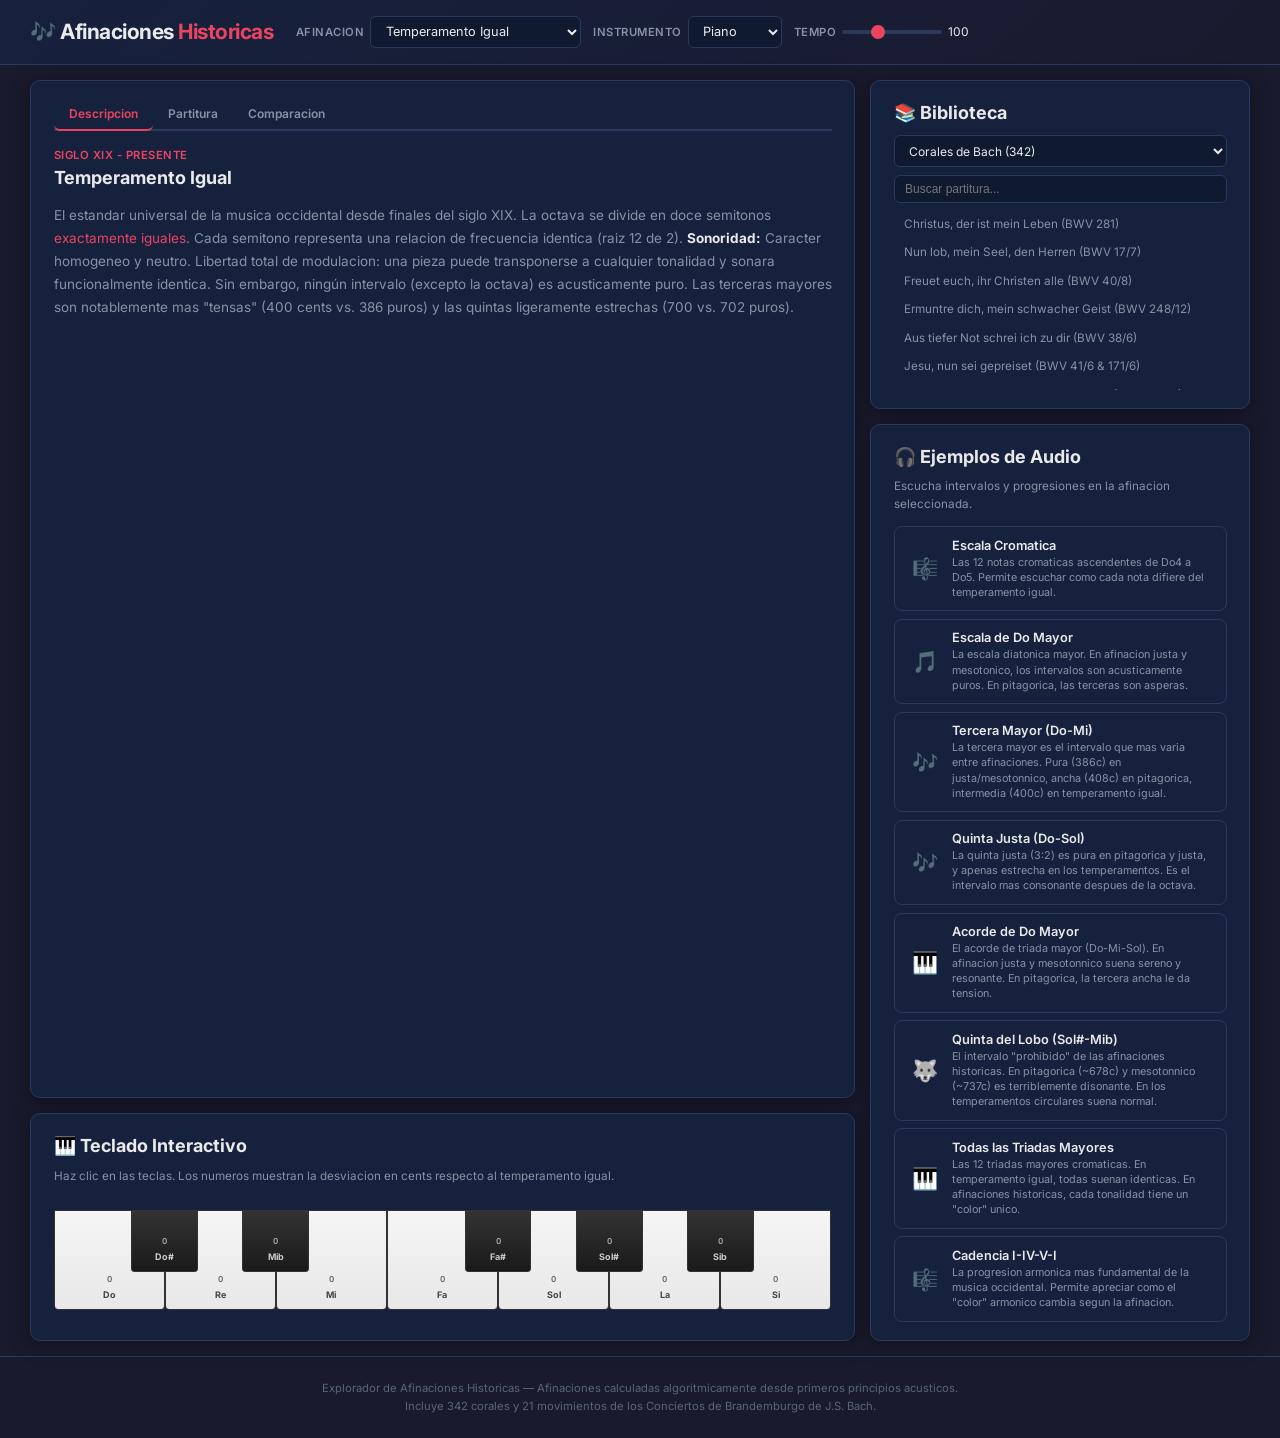
==== web/index.html @ fd1942e9 "Initial commit: explorador de afinaciones + ranking de consonancia Aplicacion web estatica con dos p" ====
<!DOCTYPE html>
<html lang="es">
<head>
    <meta charset="UTF-8">
    <meta name="viewport" content="width=device-width, initial-scale=1.0">
    <title>Explorador de Afinaciones Historicas</title>
    <link rel="stylesheet" href="css/style.css">
    <link rel="preconnect" href="https://fonts.googleapis.com">
    <link href="https://fonts.googleapis.com/css2?family=Inter:wght@400;600;700&display=swap" rel="stylesheet">
    <link rel="icon" href="data:image/svg+xml,<svg xmlns='http://www.w3.org/2000/svg' viewBox='0 0 100 100'><text y='.9em' font-size='90'>&#127926;</text></svg>">
    <!-- No external dependencies needed -->
</head>
<body>

<header>
    <div class="logo">&#127926; Afinaciones <span>Historicas</span></div>
    <div class="controls">
        <div class="control-group">
            <label for="tuning-select">Afinacion</label>
            <select id="tuning-select"></select>
        </div>
        <div class="control-group">
            <label for="timbre-select">Instrumento</label>
            <select id="timbre-select"></select>
        </div>
        <div class="control-group">
            <label for="tempo-slider">Tempo</label>
            <input type="range" id="tempo-slider" min="30" max="240" value="100" style="width:100px">
            <span id="tempo-value" style="font-size:0.8rem; min-width:3rem">100</span>
        </div>
    </div>
</header>

<main>
    <!-- LEFT PANEL -->
    <div class="panel-left">
        <!-- Tabs for Description / Score -->
        <div class="card" id="main-card" style="flex: 1; display: flex; flex-direction: column; min-height: 0;">
            <div class="tabs">
                <button class="tab active" data-target="tab-description">Descripcion</button>
                <button class="tab" data-target="tab-score">Partitura</button>
                <button class="tab" data-target="tab-table">Comparacion</button>
            </div>

            <!-- Tab: Description -->
            <div id="tab-description" class="tab-content active">
                <div class="period" id="tuning-period"></div>
                <h2 id="tuning-title" style="margin-bottom: 0.5rem;"></h2>
                <div class="description" id="tuning-description"></div>
            </div>

            <!-- Tab: Score -->
            <div id="tab-score" class="tab-content" style="overflow-y: auto; max-height: 500px;">
                <div id="score-placeholder" style="text-align:center; padding: 2rem; color: var(--text-dim);">
                    <p style="font-size:1.2rem; margin-bottom: 0.5rem;">&#127932;</p>
                    <p>Selecciona una partitura de la biblioteca para visualizarla aqui.</p>
                </div>
                <div id="score-container"></div>
            </div>

            <!-- Tab: Comparison Table -->
            <div id="tab-table" class="tab-content" style="max-height: 450px; overflow-y: auto;">
                <table class="comparison-table">
                    <thead>
                        <tr>
                            <th>Nota</th>
                            <th>12-TET</th>
                            <th>Pitag.</th>
                            <th>Justa</th>
                            <th>Mesot.</th>
                            <th>Werck.</th>
                            <th>Kirnb.</th>
                            <th>Vallotti</th>
                        </tr>
                    </thead>
                    <tbody id="comparison-tbody"></tbody>
                </table>
            </div>
        </div>

        <!-- Interactive Keyboard -->
        <div class="card">
            <h2>&#127929; Teclado Interactivo</h2>
            <p style="font-size: 0.78rem; color: var(--text-dim); margin: 0.4rem 0 0.8rem;">
                Haz clic en las teclas. Los numeros muestran la desviacion en cents respecto al temperamento igual.
            </p>
            <div class="keyboard-container">
                <div class="keyboard" id="keyboard"></div>
            </div>
        </div>
    </div>

    <!-- RIGHT PANEL -->
    <div class="panel-right">
        <!-- Score Library -->
        <div class="card" id="library-card">
            <h2>&#128218; Biblioteca</h2>
            <div style="display: flex; gap: 0.5rem; margin: 0.5rem 0;">
                <select id="library-category" style="flex:1; font-size: 0.8rem;"></select>
            </div>
            <input type="text" id="library-search" placeholder="Buscar partitura..."
                style="width:100%; padding: 0.4rem 0.7rem; font-size: 0.8rem; background: var(--bg-input);
                border: 1px solid var(--border); border-radius: 6px; color: var(--text); margin-bottom: 0.5rem;">
            <div id="library-list" style="max-height: 180px; overflow-y: auto;">
                <p style="color: var(--text-dim); font-size: 0.8rem; padding: 0.5rem;">Cargando biblioteca...</p>
            </div>
            <!-- Playback controls for loaded score -->
            <div id="score-controls" style="display: none; margin-top: 0.6rem; padding-top: 0.6rem; border-top: 1px solid var(--border);">
                <div id="score-info" style="font-size: 0.8rem; font-weight: 600; margin-bottom: 0.4rem; white-space: nowrap; overflow: hidden; text-overflow: ellipsis;"></div>
                <div style="display: flex; gap: 0.5rem;">
                    <button class="btn-primary" id="btn-play-score">&#9654; Reproducir</button>
                    <button class="btn-stop" id="btn-stop-score">&#9632; Detener</button>
                </div>
            </div>
        </div>

        <!-- Audio Examples -->
        <div class="card" style="flex: 1;">
            <h2>&#127911; Ejemplos de Audio</h2>
            <p style="font-size: 0.78rem; color: var(--text-dim); margin: 0.3rem 0 0.8rem;">
                Escucha intervalos y progresiones en la afinacion seleccionada.
            </p>
            <div class="examples-grid" id="examples-container"></div>
        </div>
    </div>
</main>

<footer>
    Explorador de Afinaciones Historicas &mdash; Afinaciones calculadas algoritmicamente desde primeros principios acusticos.
    <br>Incluye 342 corales y 21 movimientos de los Conciertos de Brandemburgo de J.S. Bach.
</footer>

<!-- Scripts (order matters) -->
<script src="js/tunings.js"></script>
<script src="js/player.js"></script>
<script src="js/kern-parser.js"></script>
<script src="js/examples.js"></script>
<script src="js/app.js"></script>

</body>
</html>
---- web/css/style.css ----
/* === RESET & BASE === */
*, *::before, *::after { box-sizing: border-box; margin: 0; padding: 0; }

:root {
    --bg: #1a1a2e;
    --bg-card: #16213e;
    --bg-card-hover: #1a2744;
    --bg-input: #0f1a30;
    --accent: #e94560;
    --accent-glow: rgba(233, 69, 96, 0.3);
    --accent2: #0f9b8e;
    --text: #eaeaea;
    --text-dim: #8892a4;
    --text-muted: #5a6578;
    --border: #2a3a5c;
    --positive: #4ade80;
    --negative: #f87171;
    --radius: 10px;
    --shadow: 0 4px 20px rgba(0,0,0,0.4);
}

html { font-size: 15px; }
body {
    font-family: 'Inter', -apple-system, BlinkMacSystemFont, 'Segoe UI', system-ui, sans-serif;
    background: var(--bg);
    color: var(--text);
    min-height: 100vh;
    line-height: 1.6;
}

/* === HEADER === */
header {
    background: linear-gradient(135deg, #16213e 0%, #1a1a2e 100%);
    border-bottom: 1px solid var(--border);
    padding: 1rem 2rem;
    display: flex;
    align-items: center;
    gap: 1.5rem;
    flex-wrap: wrap;
}

.logo {
    font-size: 1.4rem;
    font-weight: 700;
    letter-spacing: -0.5px;
    white-space: nowrap;
}
.logo span { color: var(--accent); }

/* === CONTROLS === */
.controls {
    display: flex;
    align-items: center;
    gap: 0.8rem;
    flex-wrap: wrap;
    flex: 1;
}

.control-group {
    display: flex;
    align-items: center;
    gap: 0.4rem;
}

.control-group label {
    font-size: 0.75rem;
    color: var(--text-dim);
    text-transform: uppercase;
    letter-spacing: 0.5px;
    font-weight: 600;
}

select, button {
    font-family: inherit;
    font-size: 0.85rem;
    border: 1px solid var(--border);
    border-radius: 6px;
    background: var(--bg-input);
    color: var(--text);
    padding: 0.45rem 0.7rem;
    cursor: pointer;
    transition: all 0.15s;
}

select:hover, select:focus { border-color: var(--accent); outline: none; }

.btn-primary {
    background: var(--accent);
    border-color: var(--accent);
    font-weight: 600;
    padding: 0.45rem 1.2rem;
}
.btn-primary:hover { background: #d13a52; box-shadow: 0 0 12px var(--accent-glow); }
.btn-primary:disabled { opacity: 0.5; cursor: not-allowed; }

.btn-stop {
    background: transparent;
    border-color: var(--accent);
    color: var(--accent);
}
.btn-stop:hover { background: rgba(233,69,96,0.15); }

/* === MAIN LAYOUT === */
main {
    display: grid;
    grid-template-columns: 1fr 380px;
    gap: 1rem;
    padding: 1rem 2rem;
    max-width: 1400px;
    margin: 0 auto;
    min-height: calc(100vh - 65px);
}

@media (max-width: 900px) {
    main { grid-template-columns: 1fr; }
    header { padding: 0.8rem 1rem; }
    main { padding: 0.8rem 1rem; }
}

/* === LEFT PANEL === */
.panel-left {
    display: flex;
    flex-direction: column;
    gap: 1rem;
}

/* Description card */
.card {
    background: var(--bg-card);
    border: 1px solid var(--border);
    border-radius: var(--radius);
    padding: 1.2rem 1.5rem;
    box-shadow: var(--shadow);
}

.card h2 {
    font-size: 1.2rem;
    margin-bottom: 0.2rem;
    display: flex;
    align-items: center;
    gap: 0.5rem;
}

.card .period {
    font-size: 0.75rem;
    color: var(--accent);
    font-weight: 600;
    text-transform: uppercase;
    letter-spacing: 0.5px;
}

.card .description {
    margin-top: 0.8rem;
    font-size: 0.9rem;
    color: var(--text-dim);
    line-height: 1.7;
}
.card .description strong { color: var(--text); }
.card .description em { color: var(--accent); font-style: normal; }

/* === COMPARISON TABLE === */
.comparison-table {
    width: 100%;
    border-collapse: collapse;
    font-size: 0.8rem;
    font-variant-numeric: tabular-nums;
}

.comparison-table th {
    padding: 0.5rem 0.4rem;
    text-align: center;
    color: var(--text-dim);
    font-weight: 600;
    font-size: 0.7rem;
    text-transform: uppercase;
    letter-spacing: 0.3px;
    border-bottom: 2px solid var(--border);
    position: sticky;
    top: 0;
    background: var(--bg-card);
}

.comparison-table td {
    padding: 0.35rem 0.4rem;
    text-align: center;
    border-bottom: 1px solid rgba(42,58,92,0.5);
    white-space: nowrap;
}

.comparison-table tr:hover td { background: rgba(233,69,96,0.05); }

.comparison-table .note-name {
    font-weight: 700;
    color: var(--text);
    text-align: left;
    padding-left: 0.8rem;
}

.comparison-table .active-col {
    background: rgba(233,69,96,0.08);
    color: var(--text);
    font-weight: 600;
}

.cents-positive { color: var(--positive); }
.cents-negative { color: var(--negative); }
.cents-zero { color: var(--text-muted); }

/* === RIGHT PANEL === */
.panel-right {
    display: flex;
    flex-direction: column;
    gap: 1rem;
}

/* Examples */
.examples-grid {
    display: flex;
    flex-direction: column;
    gap: 0.5rem;
}

.example-btn {
    display: flex;
    align-items: center;
    gap: 0.8rem;
    width: 100%;
    text-align: left;
    padding: 0.7rem 1rem;
    background: var(--bg-card);
    border: 1px solid var(--border);
    border-radius: 8px;
    color: var(--text);
    cursor: pointer;
    transition: all 0.2s;
}

.example-btn:hover {
    border-color: var(--accent);
    background: var(--bg-card-hover);
    transform: translateX(3px);
}

.example-btn.playing {
    border-color: var(--accent);
    background: rgba(233,69,96,0.1);
    box-shadow: 0 0 15px var(--accent-glow);
}

.example-btn .icon {
    font-size: 1.4rem;
    width: 2rem;
    text-align: center;
    flex-shrink: 0;
}

.example-btn .info { flex: 1; min-width: 0; }

.example-btn .info .name {
    font-weight: 600;
    font-size: 0.85rem;
}

.example-btn .info .desc {
    font-size: 0.72rem;
    color: var(--text-dim);
    line-height: 1.4;
    margin-top: 2px;
}

/* === KEYBOARD VISUALIZATION === */
.keyboard-container {
    padding: 0.8rem 0;
}

.keyboard {
    display: flex;
    position: relative;
    height: 100px;
    margin: 0 auto;
    max-width: 100%;
}

.key {
    position: relative;
    border: 1px solid #333;
    border-radius: 0 0 4px 4px;
    cursor: pointer;
    transition: all 0.15s;
    display: flex;
    flex-direction: column;
    justify-content: flex-end;
    align-items: center;
    padding-bottom: 6px;
    user-select: none;
}

.key.white {
    background: linear-gradient(180deg, #f5f5f5 0%, #e8e8e8 100%);
    width: calc(100% / 7);
    height: 100%;
    z-index: 1;
}

.key.black {
    background: linear-gradient(180deg, #333 0%, #1a1a1a 100%);
    width: calc(100% / 12);
    height: 62%;
    position: absolute;
    z-index: 2;
    border-radius: 0 0 3px 3px;
}

.key.white:hover { background: linear-gradient(180deg, #fff 0%, #f0f0f0 100%); }
.key.black:hover { background: linear-gradient(180deg, #444 0%, #2a2a2a 100%); }
.key.white:active, .key.white.active { background: linear-gradient(180deg, #ffe0e6 0%, #ffd0d8 100%); }
.key.black:active, .key.black.active { background: linear-gradient(180deg, #e94560 0%, #c73a52 100%); }

.key .cents-label {
    font-size: 0.55rem;
    font-weight: 600;
    font-variant-numeric: tabular-nums;
    pointer-events: none;
}
.key.white .cents-label { color: #666; }
.key.black .cents-label { color: #aaa; }

.key .note-label {
    font-size: 0.6rem;
    font-weight: 700;
    pointer-events: none;
    margin-top: 2px;
}
.key.white .note-label { color: #444; }
.key.black .note-label { color: #ccc; }

/* === TABS === */
.tabs {
    display: flex;
    gap: 0;
    border-bottom: 2px solid var(--border);
    margin-bottom: 0;
}

.tab {
    padding: 0.5rem 1rem;
    font-size: 0.8rem;
    font-weight: 600;
    color: var(--text-dim);
    cursor: pointer;
    border-bottom: 2px solid transparent;
    margin-bottom: -2px;
    transition: all 0.15s;
    background: none;
    border-top: none;
    border-left: none;
    border-right: none;
}

.tab:hover { color: var(--text); }
.tab.active { color: var(--accent); border-bottom-color: var(--accent); }

.tab-content { display: none; padding-top: 1rem; }
.tab-content.active { display: block; }

/* === SCROLLBAR === */
::-webkit-scrollbar { width: 6px; }
::-webkit-scrollbar-track { background: transparent; }
::-webkit-scrollbar-thumb { background: var(--border); border-radius: 3px; }
::-webkit-scrollbar-thumb:hover { background: var(--text-muted); }

/* === LOADING ANIMATION === */
@keyframes pulse {
    0%, 100% { opacity: 0.4; }
    50% { opacity: 1; }
}
.playing .icon { animation: pulse 0.8s ease-in-out infinite; }

/* === LIBRARY === */
.library-item {
    display: block;
    width: 100%;
    text-align: left;
    padding: 0.35rem 0.6rem;
    margin-bottom: 2px;
    font-size: 0.78rem;
    background: transparent;
    border: 1px solid transparent;
    border-radius: 5px;
    color: var(--text-dim);
    cursor: pointer;
    transition: all 0.12s;
    white-space: nowrap;
    overflow: hidden;
    text-overflow: ellipsis;
}

.library-item:hover {
    background: var(--bg-card-hover);
    color: var(--text);
    border-color: var(--border);
}

.library-item.active {
    background: rgba(233,69,96,0.12);
    border-color: var(--accent);
    color: var(--text);
    font-weight: 600;
}

/* === TEMPO SLIDER === */
input[type="range"] {
    -webkit-appearance: none;
    appearance: none;
    height: 4px;
    background: var(--border);
    border-radius: 2px;
    outline: none;
}
input[type="range"]::-webkit-slider-thumb {
    -webkit-appearance: none;
    width: 14px;
    height: 14px;
    border-radius: 50%;
    background: var(--accent);
    cursor: pointer;
}

/* === SCORE CONTAINER === */
#score-container svg {
    max-width: 100%;
}

/* === FOOTER === */
footer {
    text-align: center;
    padding: 1.5rem;
    color: var(--text-muted);
    font-size: 0.75rem;
    border-top: 1px solid var(--border);
}
footer a { color: var(--accent); text-decoration: none; }
footer a:hover { text-decoration: underline; }
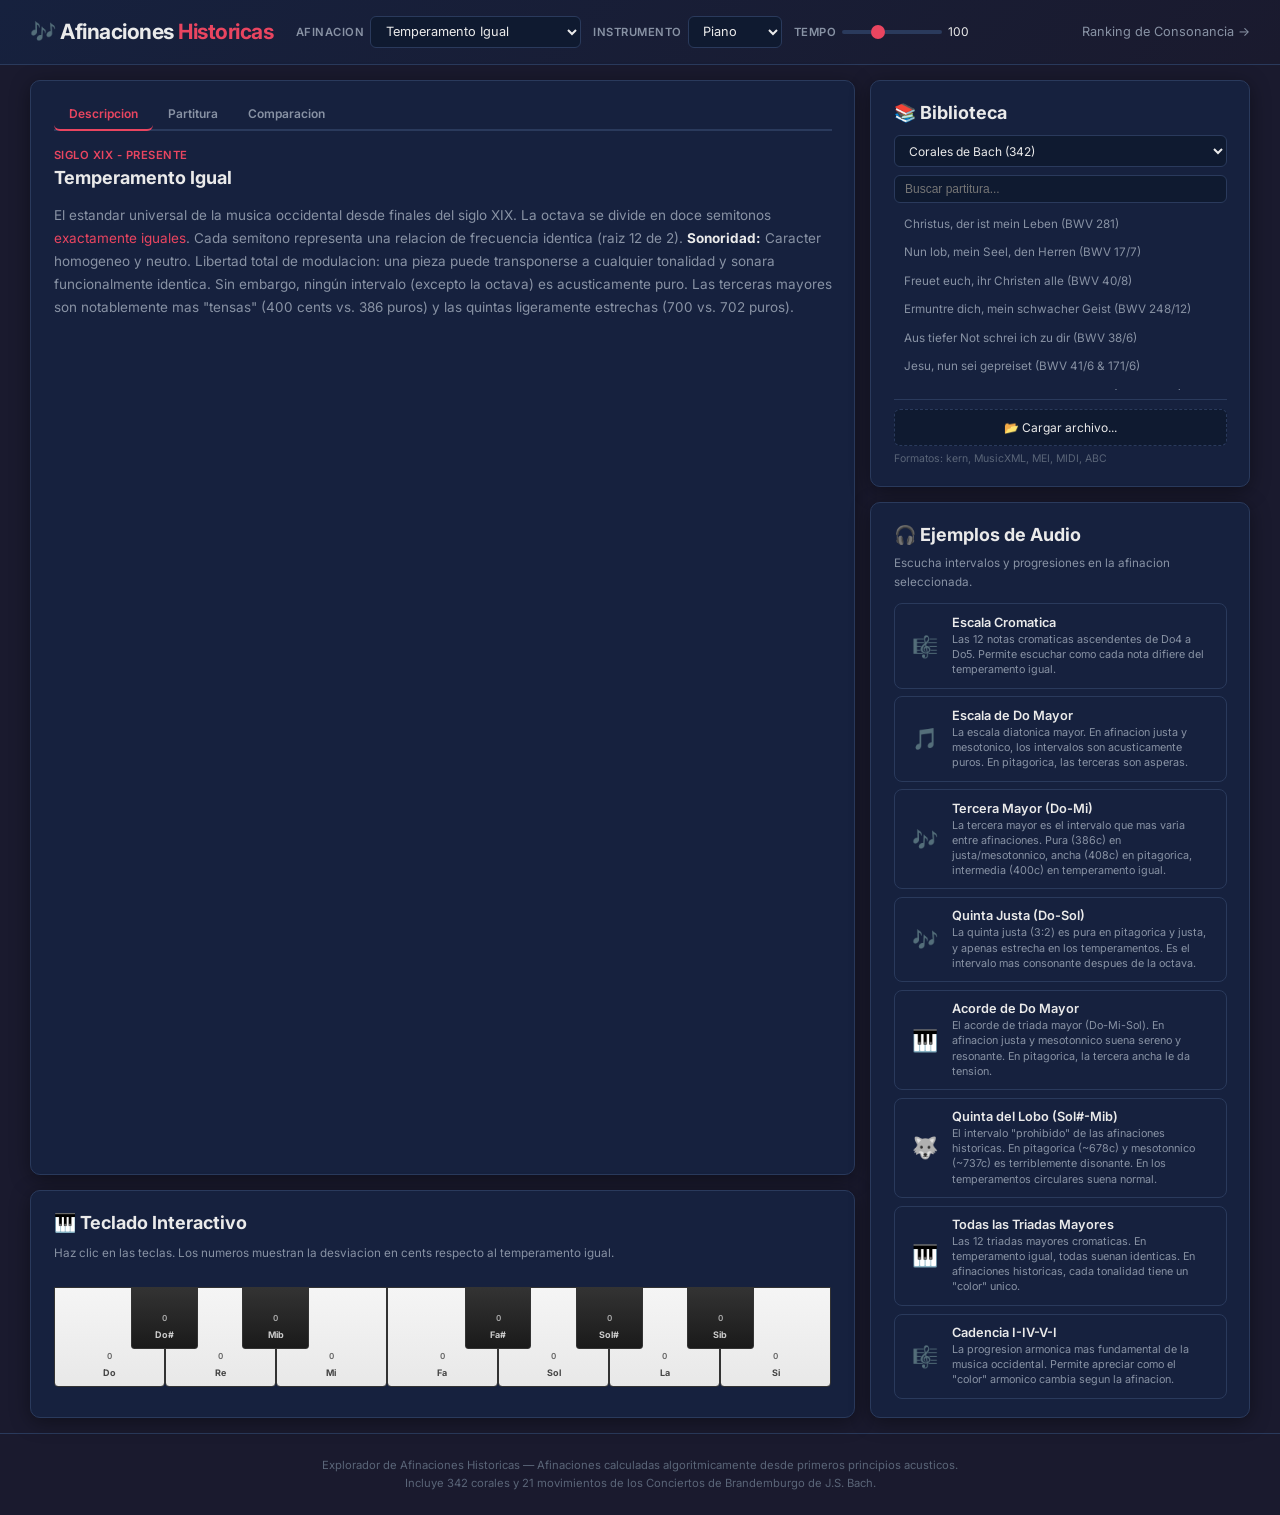
==== commit 70c192b0: "Upgrade web player: engraved scores, file upload, SoundFont audio - Verovio (humdrum build) renders " ====
--- a/web/index.html
+++ b/web/index.html
@@ -8,7 +8,8 @@
     <link rel="preconnect" href="https://fonts.googleapis.com">
     <link href="https://fonts.googleapis.com/css2?family=Inter:wght@400;600;700&display=swap" rel="stylesheet">
     <link rel="icon" href="data:image/svg+xml,<svg xmlns='http://www.w3.org/2000/svg' viewBox='0 0 100 100'><text y='.9em' font-size='90'>&#127926;</text></svg>">
-    <!-- No external dependencies needed -->
+    <!-- Verovio: engraved score rendering (kern, MusicXML, MEI, ABC) -->
+    <script src="https://www.verovio.org/javascript/latest/verovio-toolkit-hum.js" defer></script>
 </head>
 <body>
 
@@ -27,6 +28,9 @@
             <label for="tempo-slider">Tempo</label>
             <input type="range" id="tempo-slider" min="30" max="240" value="100" style="width:100px">
             <span id="tempo-value" style="font-size:0.8rem; min-width:3rem">100</span>
+        </div>
+        <div class="control-group" style="margin-left:auto">
+            <a href="consonance.html" style="color:var(--text-dim); text-decoration:none; font-size:0.85rem;">Ranking de Consonancia &rarr;</a>
         </div>
     </div>
 </header>
@@ -104,12 +108,25 @@
             <div id="library-list" style="max-height: 180px; overflow-y: auto;">
                 <p style="color: var(--text-dim); font-size: 0.8rem; padding: 0.5rem;">Cargando biblioteca...</p>
             </div>
+
+            <!-- Upload controls -->
+            <div style="margin-top: 0.6rem; padding-top: 0.6rem; border-top: 1px solid var(--border);">
+                <label for="file-upload" class="upload-btn" title="Acepta .krn, .xml, .musicxml, .mxl, .mei, .mid, .abc">
+                    &#128194; Cargar archivo...
+                </label>
+                <input type="file" id="file-upload" accept=".krn,.xml,.musicxml,.mxl,.mei,.mid,.midi,.abc" style="display:none">
+                <p style="font-size: 0.7rem; color: var(--text-muted); margin-top: 0.35rem;">
+                    Formatos: kern, MusicXML, MEI, MIDI, ABC
+                </p>
+            </div>
+
             <!-- Playback controls for loaded score -->
             <div id="score-controls" style="display: none; margin-top: 0.6rem; padding-top: 0.6rem; border-top: 1px solid var(--border);">
                 <div id="score-info" style="font-size: 0.8rem; font-weight: 600; margin-bottom: 0.4rem; white-space: nowrap; overflow: hidden; text-overflow: ellipsis;"></div>
-                <div style="display: flex; gap: 0.5rem;">
+                <div style="display: flex; gap: 0.5rem; flex-wrap: wrap;">
                     <button class="btn-primary" id="btn-play-score">&#9654; Reproducir</button>
                     <button class="btn-stop" id="btn-stop-score">&#9632; Detener</button>
+                    <button class="btn-secondary" id="btn-save-score" style="display:none">&#128190; Guardar</button>
                 </div>
             </div>
         </div>
@@ -131,11 +148,15 @@
 </footer>
 
 <!-- Scripts (order matters) -->
-<script src="js/tunings.js"></script>
-<script src="js/player.js"></script>
-<script src="js/kern-parser.js"></script>
-<script src="js/examples.js"></script>
-<script src="js/app.js"></script>
+<script src="js/tunings.js?v=9"></script>
+<script src="js/soundfont.js?v=9"></script>
+<script src="js/player.js?v=9"></script>
+<script src="js/kern-parser.js?v=9"></script>
+<script src="js/midi-parser.js?v=9"></script>
+<script src="js/score-renderer.js?v=9"></script>
+<script src="js/user-library.js?v=9"></script>
+<script src="js/examples.js?v=9"></script>
+<script src="js/app.js?v=9"></script>
 
 </body>
 </html>
--- a/web/css/style.css
+++ b/web/css/style.css
@@ -431,6 +431,68 @@
     max-width: 100%;
 }
 
+/* Engraved score (Verovio): black-on-cream paper look */
+.engraved-score {
+    background: #faf7ee;
+    border-radius: 6px;
+    padding: 0.5rem 0.8rem;
+    overflow-x: auto;
+}
+.engraved-score svg {
+    display: block;
+    width: 100%;
+    height: auto;
+}
+
+/* Upload button */
+.upload-btn {
+    display: inline-block;
+    font-size: 0.8rem;
+    background: var(--bg-input);
+    color: var(--text);
+    border: 1px dashed var(--border);
+    border-radius: 6px;
+    padding: 0.5rem 0.8rem;
+    cursor: pointer;
+    width: 100%;
+    text-align: center;
+    transition: border-color 0.15s, background 0.15s;
+}
+.upload-btn:hover {
+    border-color: var(--accent2);
+    background: var(--bg-card-hover);
+}
+
+/* User library item delete button */
+.library-item-del {
+    background: transparent;
+    color: var(--text-muted);
+    border: 1px solid var(--border);
+    border-radius: 4px;
+    padding: 0 0.5rem;
+    font-size: 1rem;
+    cursor: pointer;
+}
+.library-item-del:hover {
+    color: var(--negative);
+    border-color: var(--negative);
+}
+
+/* Secondary button (save to library) */
+.btn-secondary {
+    background: var(--bg-input);
+    color: var(--text);
+    border: 1px solid var(--border);
+    padding: 0.4rem 0.8rem;
+    border-radius: 6px;
+    cursor: pointer;
+    font-size: 0.8rem;
+}
+.btn-secondary:hover {
+    background: var(--bg-card-hover);
+    border-color: var(--accent2);
+}
+
 /* === FOOTER === */
 footer {
     text-align: center;
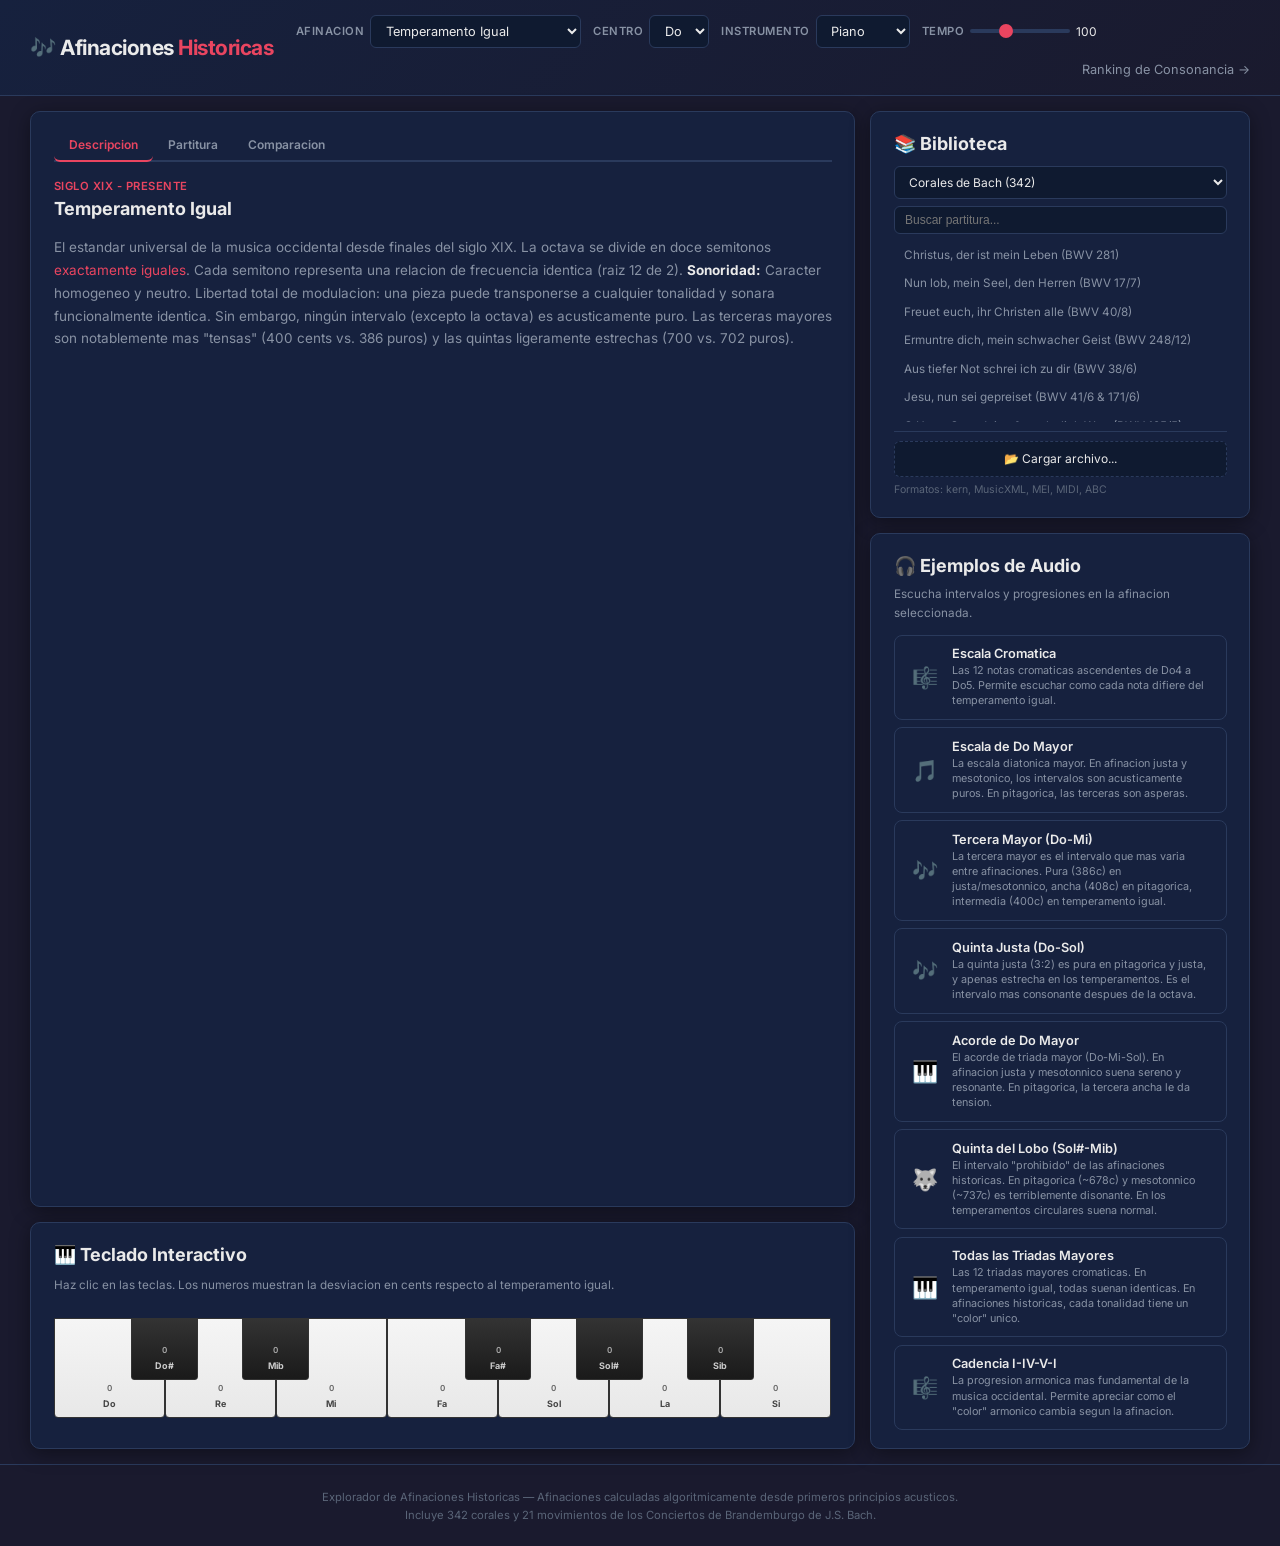
==== commit 0e3e777d: "Centro Do/Re en explorador y escritorio + paridad + tests #1 Explorador web: selector "Centro" (Do/R" ====
--- a/web/index.html
+++ b/web/index.html
@@ -19,6 +19,13 @@
         <div class="control-group">
             <label for="tuning-select">Afinacion</label>
             <select id="tuning-select"></select>
+        </div>
+        <div class="control-group">
+            <label for="root-select" title="Centro del temperamento. Mantiene La=440 como diapason; solo rota el patron de quintas. Re es util para traversos barrocos.">Centro</label>
+            <select id="root-select">
+                <option value="0">Do</option>
+                <option value="2">Re</option>
+            </select>
         </div>
         <div class="control-group">
             <label for="timbre-select">Instrumento</label>
@@ -148,15 +155,15 @@
 </footer>
 
 <!-- Scripts (order matters) -->
-<script src="js/tunings.js?v=9"></script>
-<script src="js/soundfont.js?v=9"></script>
-<script src="js/player.js?v=9"></script>
-<script src="js/kern-parser.js?v=9"></script>
-<script src="js/midi-parser.js?v=9"></script>
-<script src="js/score-renderer.js?v=9"></script>
-<script src="js/user-library.js?v=9"></script>
-<script src="js/examples.js?v=9"></script>
-<script src="js/app.js?v=9"></script>
+<script src="js/tunings.js?v=11"></script>
+<script src="js/soundfont.js?v=11"></script>
+<script src="js/player.js?v=11"></script>
+<script src="js/kern-parser.js?v=11"></script>
+<script src="js/midi-parser.js?v=11"></script>
+<script src="js/score-renderer.js?v=11"></script>
+<script src="js/user-library.js?v=11"></script>
+<script src="js/examples.js?v=11"></script>
+<script src="js/app.js?v=11"></script>
 
 </body>
 </html>
